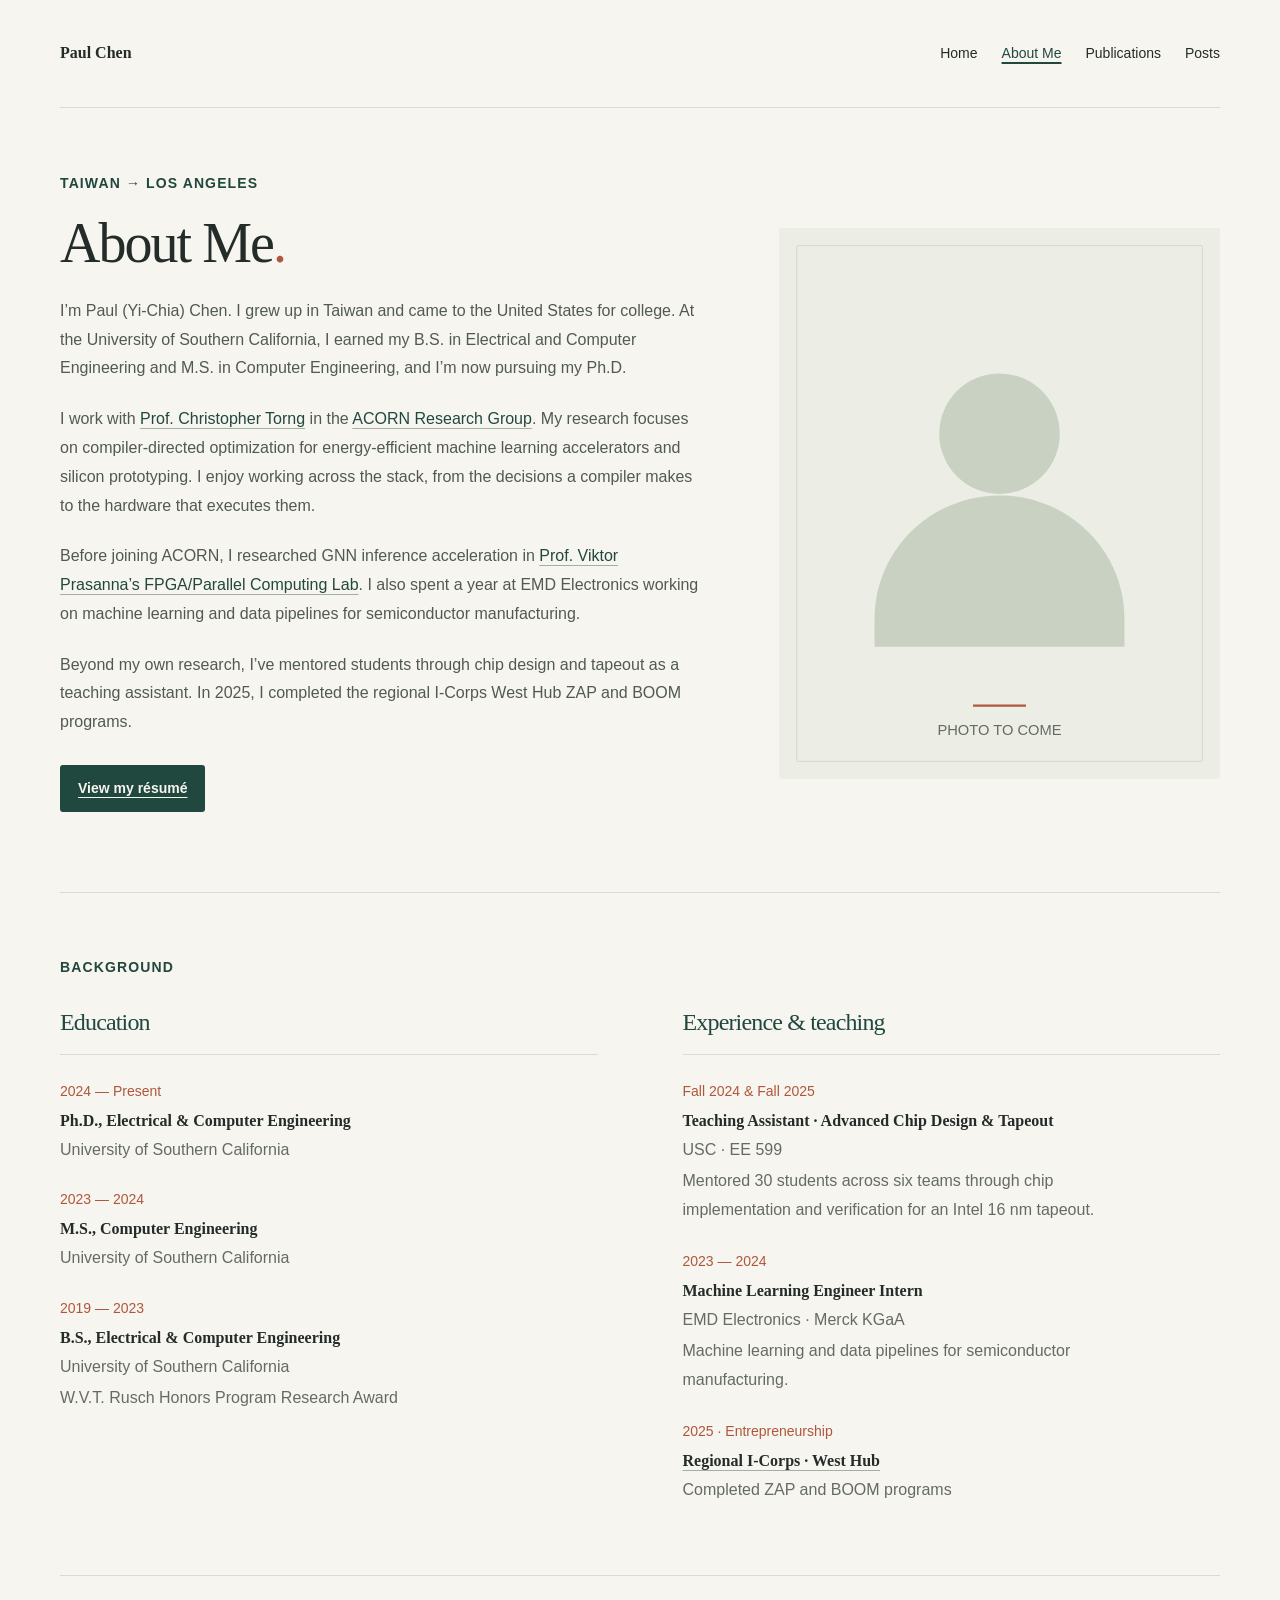
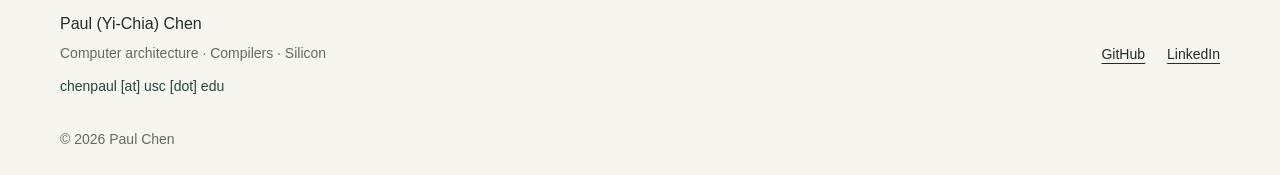
==== about.html @ e6f5391a "files" ====
<!doctype html>
<html lang="en">
<head>
  <meta charset="utf-8">
  <meta name="viewport" content="width=device-width, initial-scale=1">
  <meta name="description" content="About Paul (Yi-Chia) Chen: from Taiwan to USC, research in efficient AI hardware, chip design experience, teaching, and education.">
  <meta name="theme-color" content="#f7f5ef">
  <title>About Me | Paul Chen</title>
  <link rel="icon" href="data:,">
  <link rel="stylesheet" href="assets/style.css">
  <script src="assets/main.js" defer></script>
</head>
<body>
<a class="skip-link" href="#main">Skip to content</a>
<header class="site-header wrap">
  <a class="site-name" href="index.html" aria-label="Paul Chen home">Paul Chen</a>
  <nav aria-label="Main navigation">
    <a href="index.html">Home</a>
    <a href="about.html" aria-current="page">About Me</a>
    <a href="publications.html" >Publications</a>
    <a href="posts.html">Posts</a>
  </nav>
</header>
<main id="main">
  <section class="about-intro wrap" aria-labelledby="about-title">
    <div class="about-copy">
      <p class="eyebrow">Taiwan → Los Angeles</p>
      <h1 id="about-title">About Me<span class="accent">.</span></h1>
      <p class="intro">I’m Paul (Yi-Chia) Chen. I grew up in Taiwan and came to the United States for college. At the University of Southern California, I earned my B.S. in Electrical and Computer Engineering and M.S. in Computer Engineering, and I’m now pursuing my Ph.D.</p>
      <p class="intro">I work with <a href="https://ctorng.com/">Prof. Christopher Torng</a> in the <a href="https://acorn-research.usc.edu/">ACORN Research Group</a>. My research focuses on compiler-directed optimization for energy-efficient machine learning accelerators and silicon prototyping. I enjoy working across the stack, from the decisions a compiler makes to the hardware that executes them.</p>
      <p class="intro">Before joining ACORN, I researched GNN inference acceleration in <a href="https://sites.usc.edu/fpga/">Prof. Viktor Prasanna’s FPGA/Parallel Computing Lab</a>. I also spent a year at EMD Electronics working on machine learning and data pipelines for semiconductor manufacturing.</p>
      <p class="intro">Beyond my own research, I’ve mentored students through chip design and tapeout as a teaching assistant. In 2025, I completed the regional I-Corps West Hub ZAP and BOOM programs.</p>
      <a class="button resume-button" href="assets/Paul-Chen-Resume.pdf">View my résumé</a>
    </div>
    <figure class="portrait-block">
      <img src="assets/portrait-placeholder.svg" width="600" height="750" alt="Portrait placeholder for Paul Chen; a personal photo will be added later.">
    </figure>
  </section>
<section class="section wrap background-section" aria-label="Education and experience">
  <p class="eyebrow background-label">Background</p>
  <div class="background-grid"><div><h3 class="column-title">Education</h3>
    <div class="timeline-item"><p class="item-date">2024 — Present</p><h4>Ph.D., Electrical &amp; Computer Engineering</h4><p>University of Southern California</p></div>
    <div class="timeline-item"><p class="item-date">2023 — 2024</p><h4>M.S., Computer Engineering</h4><p>University of Southern California</p></div>
    <div class="timeline-item"><p class="item-date">2019 — 2023</p><h4>B.S., Electrical &amp; Computer Engineering</h4><p>University of Southern California</p><p class="detail">W.V.T. Rusch Honors Program Research Award</p></div>
  </div><div><h3 class="column-title">Experience &amp; teaching</h3>
    <div class="timeline-item"><p class="item-date">Fall 2024 &amp; Fall 2025</p><h4>Teaching Assistant · Advanced Chip Design &amp; Tapeout</h4><p>USC · EE 599</p><p class="detail">Mentored 30 students across six teams through chip implementation and verification for an Intel 16 nm tapeout.</p></div>
    <div class="timeline-item"><p class="item-date">2023 — 2024</p><h4>Machine Learning Engineer Intern</h4><p>EMD Electronics · Merck KGaA</p><p class="detail">Machine learning and data pipelines for semiconductor manufacturing.</p></div>
    <div class="timeline-item"><p class="item-date">2025 · Entrepreneurship</p><h4><a href="https://www.icorpshubwest.org/program">Regional I-Corps · West Hub</a></h4><p>Completed ZAP and BOOM programs</p></div>
  </div></div>
</section>

</main>
<footer class="site-footer wrap">
  <div><a class="footer-name" href="index.html">Paul (Yi-Chia) Chen</a><p>Computer architecture · Compilers · Silicon</p><p class="footer-email">chenpaul [at] usc [dot] edu</p></div>
  <div class="footer-links"><a href="https://github.com/pacchen">GitHub</a><a href="https://www.linkedin.com/in/paul-chen-chen">LinkedIn</a></div>
  <p class="colophon">© 2026 Paul Chen</p>
</footer>
</body>
</html>
---- assets/style.css ----
:root {
  --paper:#f7f5ef; --ink:#242c29; --muted:#646b65; --green:#21483f;
  --accent:#ae573c; --line:#d8dcd2; --tint:#eceee5;
  --serif:Georgia,serif; --sans:Arial,sans-serif;
  --heading-large:56px; --heading-medium:36px; --heading-small:24px;
  --body-regular:16px; --body-small:14px;
}
* { box-sizing:border-box; }
html { scroll-behavior:smooth; scroll-padding-top:30px; }
body { margin:0; background:var(--paper); color:var(--ink); font-family:var(--sans); font-size:var(--body-regular); line-height:1.65; -webkit-font-smoothing:antialiased; }
h1,h2,h3,h4,p { margin:0; }
h1,h2,h3,h4 { font-family:var(--serif); font-weight:400; letter-spacing:-.035em; }
h1 { font-size:var(--heading-large); line-height:1.12; }
h2 { font-size:var(--heading-medium); line-height:1.2; }
h3 { font-size:var(--heading-small); line-height:1.35; }
h4 { font-size:var(--body-regular); line-height:1.5; font-weight:600; letter-spacing:0; }
a { color:inherit; text-decoration-color:#a4afa3; text-underline-offset:4px; }
a:hover { color:var(--accent); }
a:focus-visible { outline:2px solid var(--accent); outline-offset:6px; }
.wrap { width:min(1160px,calc(100% - 100px)); margin-inline:auto; }
.accent { color:var(--accent); }
.site-header { min-height:108px; display:flex; align-items:center; justify-content:space-between; gap:28px; padding-block:26px; border-bottom:1px solid var(--line); }
.site-name { font-family:var(--serif); font-size:var(--body-regular); font-weight:600; text-decoration:none; white-space:nowrap; }
nav { display:flex; align-items:center; flex-wrap:wrap; gap:24px; font-size:var(--body-small); }
nav a { text-decoration:none; }
nav a[aria-current] { color:var(--green); text-decoration:underline; text-decoration-thickness:2px; }
.skip-link { position:absolute; left:20px; top:-100px; z-index:10; padding:10px 20px; background:var(--green); color:white; }
.skip-link:focus { top:12px; }
.eyebrow { font-size:var(--body-small); letter-spacing:.08em; text-transform:uppercase; color:var(--green); font-weight:600; line-height:1.5; }
.status-dot { display:inline-block; width:7px; height:7px; margin-right:8px; vertical-align:1px; border-radius:50%; background:var(--accent); }
.button { display:inline-flex; align-items:center; gap:26px; padding:12px 18px; border-radius:3px; background:var(--green); color:var(--paper); font-size:var(--body-small); font-weight:700; text-decoration:underline; text-decoration-color:currentColor; }
.button:hover { background:#16392f; color:white; }
.text-link { font-size:var(--body-small); text-decoration:underline; color:var(--green); }
.hero-links { display:flex; align-items:center; flex-wrap:wrap; gap:20px 25px; margin-top:30px; font-size:var(--body-small); }
.hero-links > a { text-decoration:underline; }
.social-links { display:flex; flex-wrap:wrap; gap:14px 22px; margin-top:24px; color:var(--muted); font-size:var(--body-small); }
.social-links a { text-decoration:underline; }
.home-intro { padding-block:100px 108px; }
.home-intro h1 { max-width:920px; margin-top:24px; font-weight:700; }
.home-summary { max-width:690px; margin-top:30px; color:var(--muted); line-height:1.85; }
.home-summary a { color:var(--green); }
.home-preview { border-top:1px solid var(--line); padding-block:64px 80px; }
.section-heading { display:flex; align-items:flex-end; justify-content:space-between; gap:30px; margin-bottom:36px; }
.section-heading h2 { margin-top:14px; }
.section-heading > .text-link { flex-shrink:0; }
.preview-grid { display:grid; grid-template-columns:repeat(2,minmax(0,1fr)); gap:24px; }
.preview-card { display:flex; flex-direction:column; border:1px solid var(--line); border-radius:3px; padding:28px; background:#ffffff26; }
.preview-card h3 a { text-decoration:none; }
.preview-card > p { color:var(--muted); margin-top:18px; }
.preview-card .paper-links { margin-top:auto; padding-top:24px; }
.post-preview-empty { max-width:700px; padding-block:8px 12px; }
.post-preview-empty p { margin-top:14px; color:var(--muted); }
.post-preview-empty .text-link { display:inline-block; margin-top:20px; }
.about-intro { padding-block:65px 80px; display:grid; grid-template-columns:1.45fr 1fr; gap:80px; align-items:start; }
.about-copy h1 { margin-top:18px; }
.intro { margin-top:22px; color:#505a53; line-height:1.8; }
.intro a { color:var(--green); }
.portrait-block { margin:55px 0 0; }
.portrait-block img { display:block; width:100%; height:auto; border-radius:3px; }
.resume-button { margin-top:28px; }
.section { padding-block:64px 72px; border-top:1px solid var(--line); }
.background-grid { display:grid; grid-template-columns:1fr 1fr; gap:85px; }
.column-title { padding-bottom:15px; border-bottom:1px solid var(--line); color:var(--green); }
.timeline-item { padding-top:25px; }
.item-date { font-size:var(--body-small); color:var(--accent); margin-bottom:6px; }
.timeline-item > p:not(.item-date) { color:var(--muted); margin-top:4px; }
.timeline-item .detail { max-width:420px; line-height:1.8; }
.publications-main,.posts-main { padding-block:65px 80px; min-height:70vh; }
.page-intro { max-width:800px; margin-bottom:48px; }
.page-intro h1 { margin-block:18px 22px; }
.page-intro > p:not(.eyebrow) { color:var(--muted); }
.page-intro .text-link { display:inline-block; margin-top:20px; }
/* The year, papers, and page title share the same left edge. */
.publication-year { border-top:1px solid var(--line); padding-top:28px; }
.publication-year > h2 { color:var(--accent); margin-bottom:6px; }
.publication { padding-block:26px 34px; scroll-margin-top:32px; }
.publication + .publication { border-top:1px solid var(--line); }
.publication h3 { max-width:900px; }
.publication-meta { display:flex; align-items:center; flex-wrap:wrap; gap:12px 18px; margin-bottom:16px; font-size:var(--body-small); color:var(--green); }
.tag { font-size:var(--body-small); color:var(--green); border:1px solid #c9d3c1; border-radius:3px; padding:3px 7px; line-height:1.5; }
.award { color:#91472e; background:#eee1d3; border-color:#dbc7b2; }
.authors,.venue,.contribution { font-size:var(--body-small); color:var(--muted); }
.authors { margin-top:15px; }
.authors strong { color:var(--ink); font-weight:600; }
.venue,.contribution { margin-top:8px; }
.paper-links { display:flex; flex-wrap:wrap; gap:12px 24px; margin-top:18px; font-size:var(--body-small); color:var(--green); }
.paper-links a { text-decoration:underline; }
.posts-empty { border-top:1px solid var(--line); padding-block:40px; }
.posts-empty p { color:var(--muted); margin-top:16px; }
.posts-empty .text-link { display:inline-block; margin-top:24px; }
.site-footer { padding-block:35px 24px; border-top:1px solid var(--line); display:grid; grid-template-columns:1fr auto; gap:26px; }
.footer-name { font-size:var(--body-regular); text-decoration:none; }
.site-footer p { font-size:var(--body-small); color:var(--muted); margin-top:4px; }
.footer-links { display:flex; flex-wrap:wrap; gap:22px; align-items:center; font-size:var(--body-small); }
.footer-links a { text-decoration:underline; }
.site-footer .colophon { grid-column:1/-1; }
/* The section keeps its space while its content slides in and out. */
@media (prefers-reduced-motion:no-preference) {
  .scroll-animated > .section-content { transition:transform 650ms cubic-bezier(.22,.68,.2,1),opacity 550ms ease; }
  .scroll-animated.is-ahead > .section-content { transform:translateY(44px); opacity:0; pointer-events:none; }
  .scroll-animated.is-past > .section-content { transform:translateY(-44px); opacity:0; pointer-events:none; }
  .scroll-animated.is-active > .section-content,
  .scroll-animated:focus-within > .section-content { transform:translateY(0); opacity:1; pointer-events:auto; }
}
@media (max-width:1050px) {
  .wrap { width:calc(100% - 64px); }
  nav { gap:16px; }
  .about-intro { gap:40px; }
  .background-grid { gap:45px; }
}
@media (max-width:760px) {
  .wrap { width:calc(100% - 40px); }
  .site-header { align-items:flex-start; flex-direction:column; gap:20px; padding-block:22px; }
  nav { width:100%; gap:12px 22px; }
  .home-intro { padding-block:58px 64px; }
  .home-preview,.section { padding-block:42px 48px; }
  .section-heading { align-items:flex-start; flex-direction:column; gap:20px; margin-bottom:27px; }
  .preview-grid,.background-grid { grid-template-columns:1fr; }
  .preview-card { padding:24px; }
  .about-intro { padding-block:40px 50px; grid-template-columns:1fr; gap:35px; }
  .portrait-block { margin-top:0; max-width:400px; }
  .background-grid { gap:35px; }
  .publications-main,.posts-main { padding-block:40px 48px; }
  .page-intro { margin-bottom:38px; }
  .publication { padding-block:23px 30px; }
  .site-footer { grid-template-columns:1fr; gap:18px; }
}
@media (prefers-reduced-motion:reduce) {
  html { scroll-behavior:auto; }
  *,*::before,*::after { animation:none!important; transition:none!important; }
}

.background-label { margin-bottom:28px; }
.site-footer .footer-email { margin-top:10px; color:var(--green); }

/* Reusable long-form post and listing card. */
.post-main { padding-block:45px 80px; }
.draft-notice { padding:14px 18px; margin-bottom:38px; border:1px dashed var(--line); color:var(--muted); font-size:var(--body-small); }
.post-header { max-width:850px; }
.post-header .eyebrow { margin-top:30px; }
.post-header h1 { margin-top:18px; }
.post-deck { color:var(--muted); margin-top:24px; max-width:740px; }
.post-meta { color:var(--muted); font-size:var(--body-small); margin-top:18px; }
.post-figure { margin:38px 0; }
.post-figure img { display:block; width:100%; height:auto; border:1px solid var(--line); border-radius:3px; }
.post-figure figcaption { color:var(--muted); font-size:var(--body-small); margin-top:12px; }
.post-body { max-width:760px; }
.post-body p,.post-body li { line-height:1.85; }
.post-body section { margin-top:40px; }
.post-body h2 { margin-bottom:20px; }
.post-body p + p { margin-top:20px; }
.post-body ul { padding-left:22px; margin-block:20px 0; }
.post-body li + li { margin-top:10px; }
.post-facts { display:grid; grid-template-columns:1fr 1fr; gap:0 28px; margin:24px 0 0; }
.post-facts > div { border-top:1px solid var(--line); padding-block:14px; }
.post-facts dt { color:var(--muted); font-size:var(--body-small); }
.post-facts dd { margin:4px 0 0; }
.editing-prompt { color:var(--muted); padding:16px 20px; border-left:2px solid var(--accent); background:var(--tint); }
.post-end { display:flex; flex-wrap:wrap; gap:20px 30px; border-top:1px solid var(--line); margin-top:45px; padding-top:25px; }
.post-list { border-top:1px solid var(--line); }
.post-list-item { padding-block:30px; border-bottom:1px solid var(--line); display:grid; grid-template-columns:220px 1fr; gap:28px; align-items:start; }
.post-list-item > a img { display:block; width:100%; height:auto; border-radius:3px; border:1px solid var(--line); }
.post-list-item h2 { margin-block:10px 14px; }
.post-list-item p:not(.post-meta) { color:var(--muted); }
.post-list-item .text-link { display:inline-block; margin-top:18px; }
.post-thumbnail { display:block; width:100%; height:auto; border-radius:3px; margin-bottom:20px; }
@media (max-width:760px) {
 .post-main { padding-block:30px 48px; }
 .post-facts { grid-template-columns:1fr; }
 .post-list-item { grid-template-columns:1fr; }
 .post-header h1 { overflow-wrap:anywhere; }
}

.post-article { max-width:800px; margin-inline:auto; }

.post-list-item .post-meta { margin-top:0; }
.post-list-item h3 { margin-block:10px 14px; }
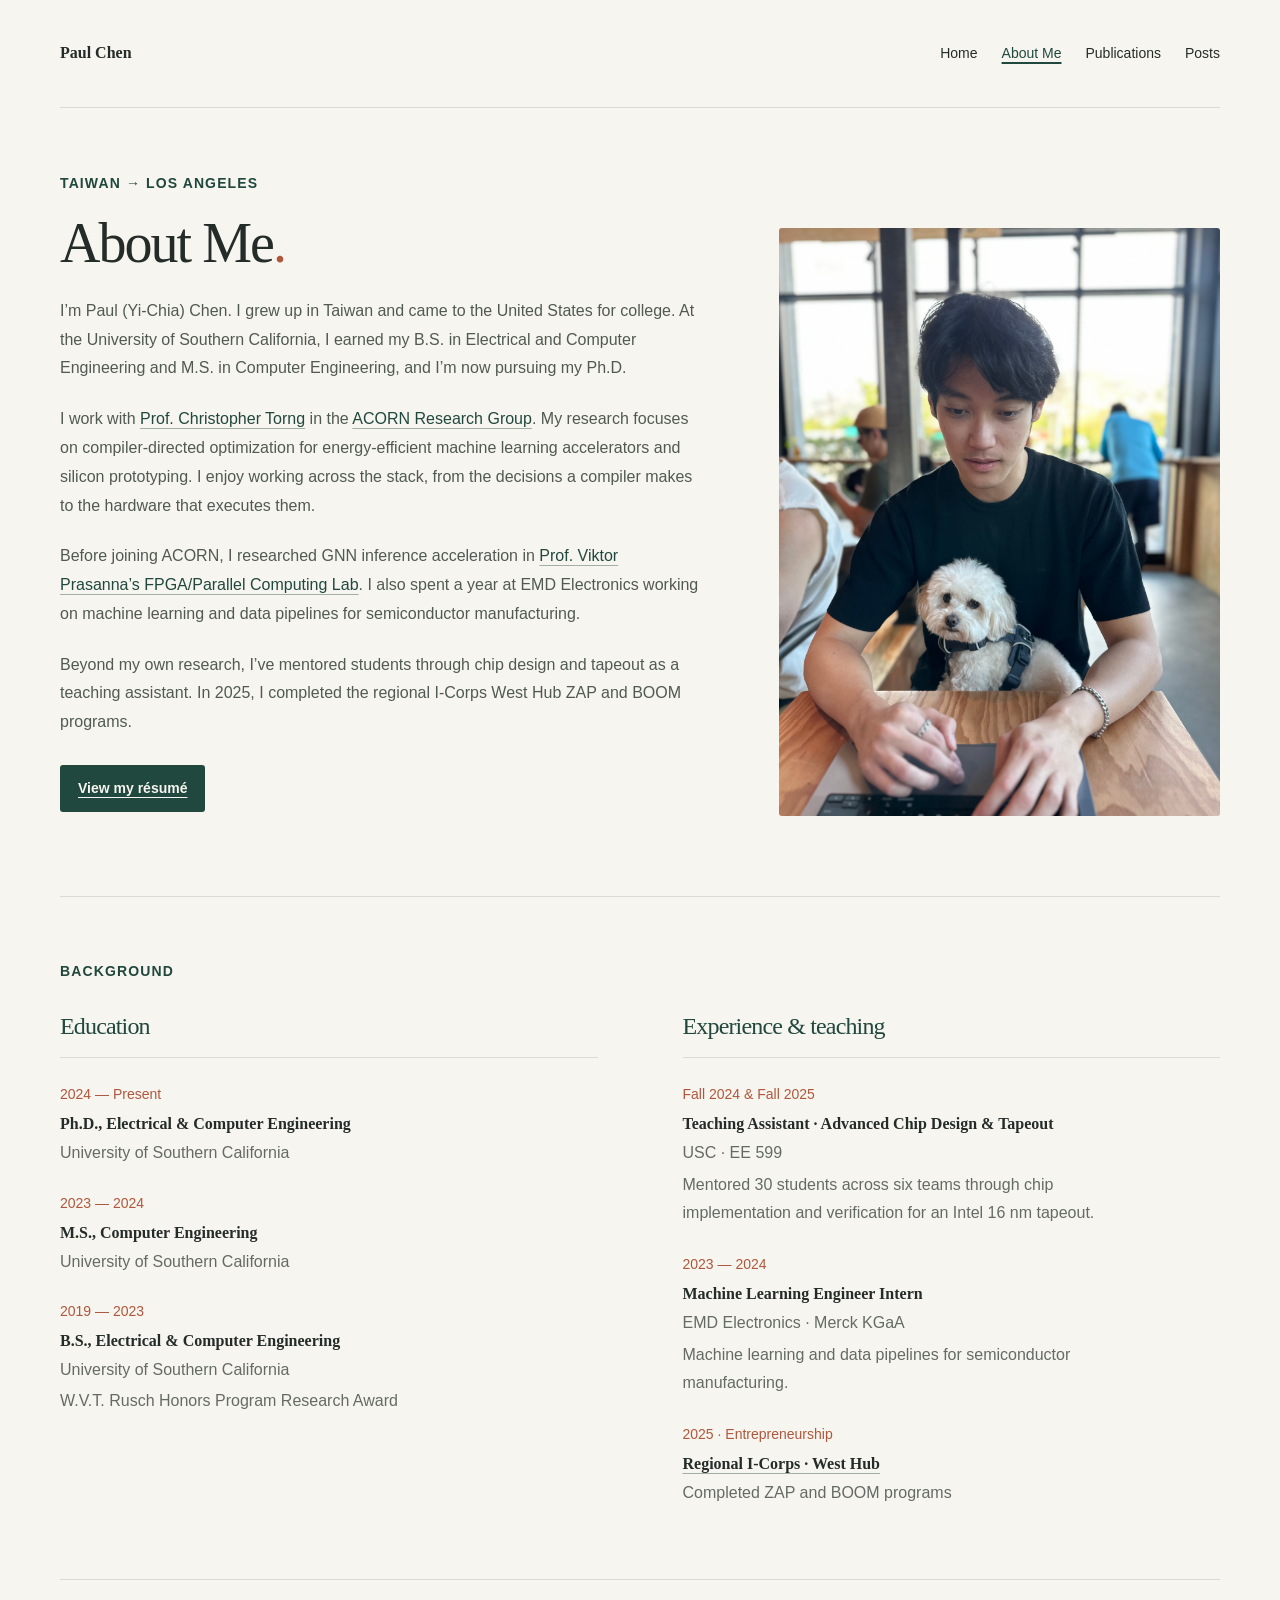
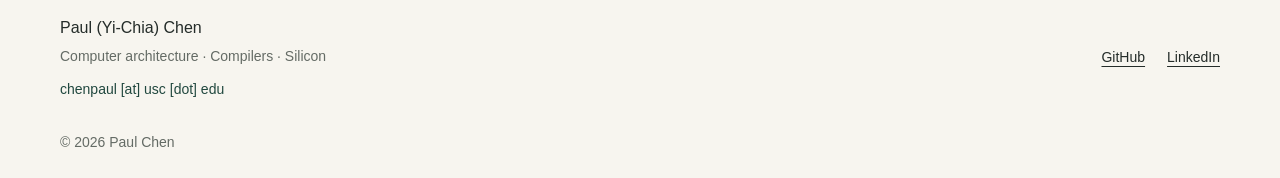
==== commit 2186ae55: "update" ====
--- a/about.html
+++ b/about.html
@@ -30,10 +30,10 @@
       <p class="intro">I work with <a href="https://ctorng.com/">Prof. Christopher Torng</a> in the <a href="https://acorn-research.usc.edu/">ACORN Research Group</a>. My research focuses on compiler-directed optimization for energy-efficient machine learning accelerators and silicon prototyping. I enjoy working across the stack, from the decisions a compiler makes to the hardware that executes them.</p>
       <p class="intro">Before joining ACORN, I researched GNN inference acceleration in <a href="https://sites.usc.edu/fpga/">Prof. Viktor Prasanna’s FPGA/Parallel Computing Lab</a>. I also spent a year at EMD Electronics working on machine learning and data pipelines for semiconductor manufacturing.</p>
       <p class="intro">Beyond my own research, I’ve mentored students through chip design and tapeout as a teaching assistant. In 2025, I completed the regional I-Corps West Hub ZAP and BOOM programs.</p>
-      <a class="button resume-button" href="assets/Paul-Chen-Resume.pdf">View my résumé</a>
+      <a class="button resume-button" href="files/Paul-Chen-Resume-website.pdf">View my résumé</a>
     </div>
     <figure class="portrait-block">
-      <img src="assets/portrait-placeholder.svg" width="600" height="750" alt="Portrait placeholder for Paul Chen; a personal photo will be added later.">
+      <img src="images/paul-chen.jpg" width="2924" height="3898" alt="Paul (Yi-Chia) Chen.">
     </figure>
   </section>
 <section class="section wrap background-section" aria-label="Education and experience">
--- a/assets/style.css
+++ b/assets/style.css
@@ -175,3 +175,11 @@
 
 .post-list-item .post-meta { margin-top:0; }
 .post-list-item h3 { margin-block:10px 14px; }
+
+/* Keep the small die photograph at its native resolution. */
+.post-figure--die { width:min(100%,240px); margin:32px auto; }
+.post-figure--die figcaption { text-align:center; }
+.post-list-item > a { display:block; width:min(100%,240px); }
+
+.post-figure--bench { max-width:480px; margin:32px auto; }
+.post-figure--bench figcaption { text-align:center; }
